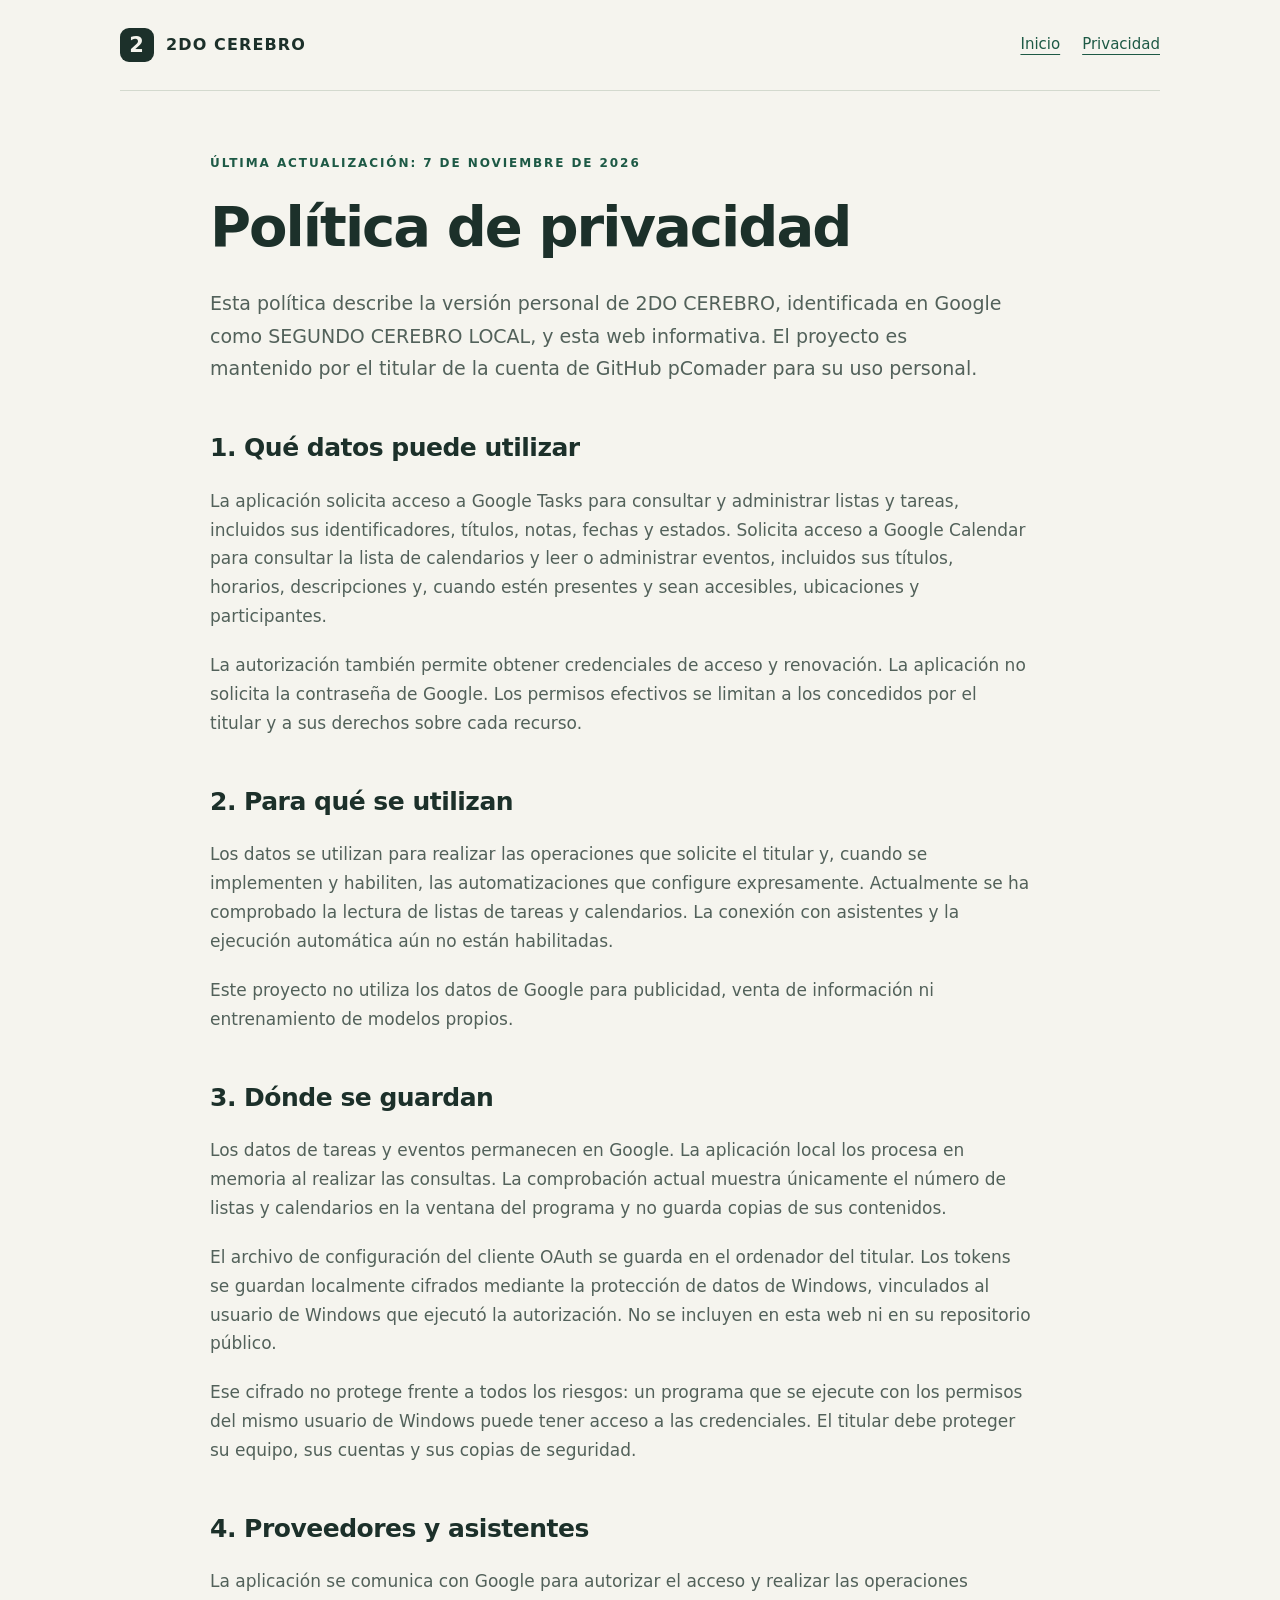
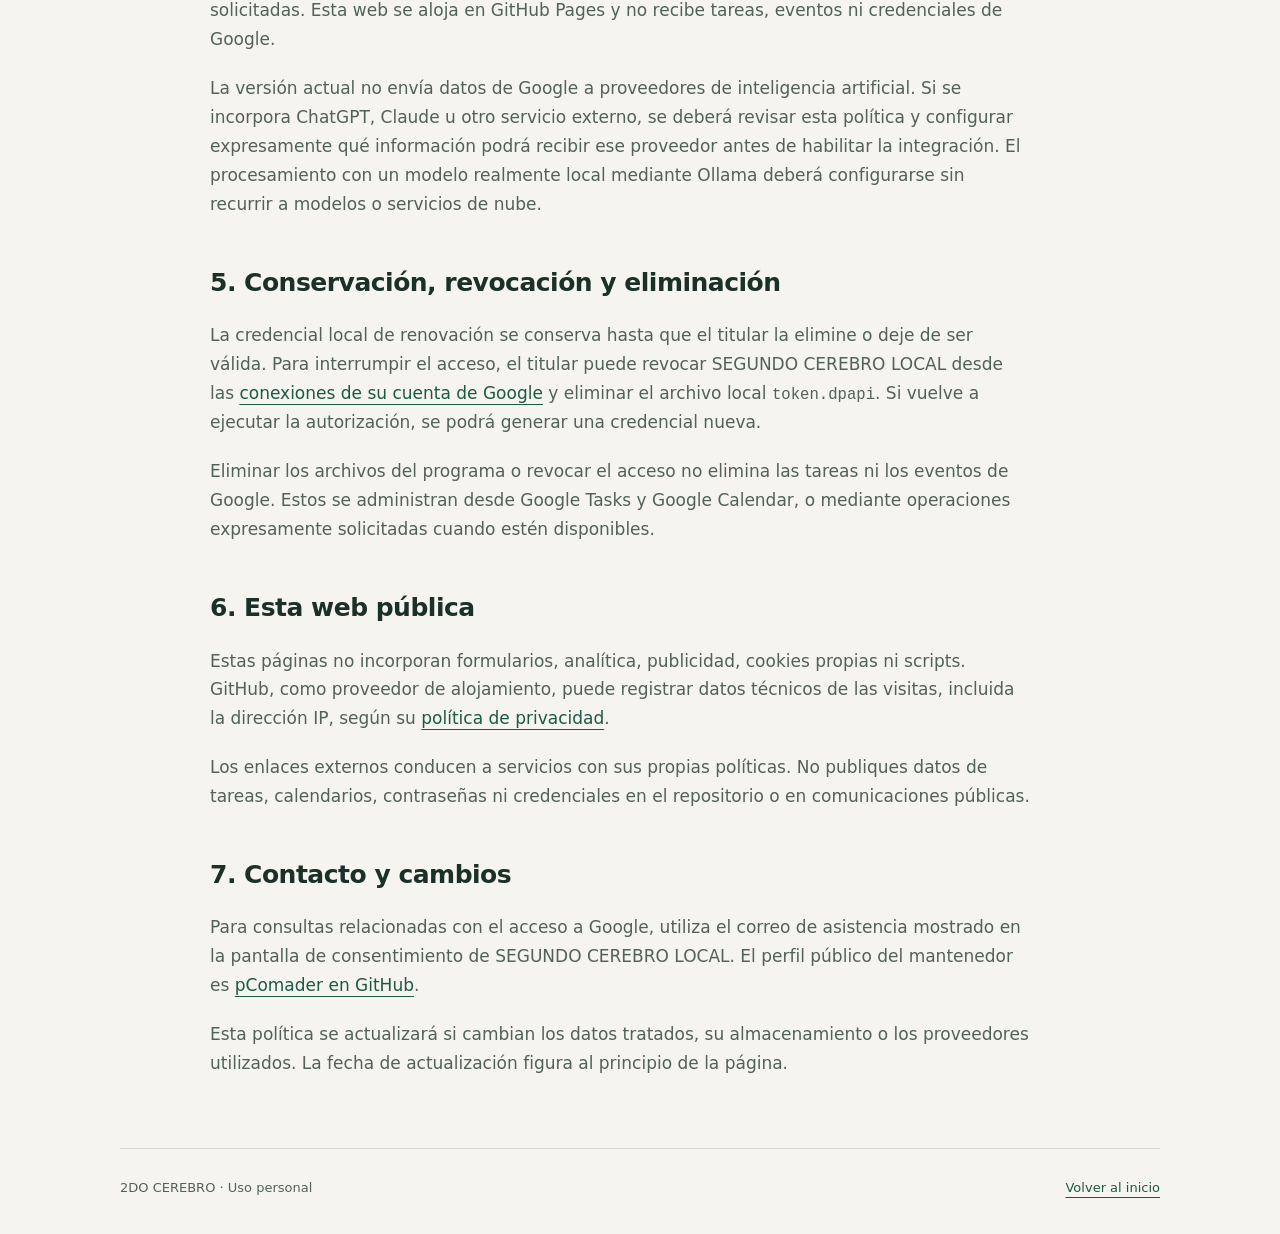
==== privacidad.html @ 639bc48c "Add files via upload" ====
<!doctype html>
<html lang="es">
<head>
  <meta charset="utf-8">
  <meta name="viewport" content="width=device-width, initial-scale=1">
  <meta name="description" content="Cómo 2DO CEREBRO accede, utiliza y protege los datos de Google Tasks y Google Calendar.">
  <meta http-equiv="Content-Security-Policy" content="default-src 'none'; style-src 'self'; base-uri 'none'; form-action 'none'; object-src 'none'">
  <meta name="referrer" content="no-referrer">
  <title>Privacidad · 2DO CEREBRO</title>
  <link rel="stylesheet" href="estilos.css">
</head>
<body>
  <a class="skip" href="#contenido">Ir al contenido</a>
  <header class="shell topbar"><a class="brand" href="index.html"><span class="mark" aria-hidden="true">2</span>2DO CEREBRO</a><nav aria-label="Navegación principal"><a href="index.html">Inicio</a><a href="privacidad.html" aria-current="page">Privacidad</a></nav></header>
  <main id="contenido" class="shell policy">
    <p class="eyebrow">Última actualización: 7 de noviembre de 2026</p>
    <h1>Política de privacidad</h1>
    <p class="intro">Esta política describe la versión personal de 2DO CEREBRO, identificada en Google como SEGUNDO CEREBRO LOCAL, y esta web informativa. El proyecto es mantenido por el titular de la cuenta de GitHub pComader para su uso personal.</p>
    <section><h2>1. Qué datos puede utilizar</h2><p>La aplicación solicita acceso a Google Tasks para consultar y administrar listas y tareas, incluidos sus identificadores, títulos, notas, fechas y estados. Solicita acceso a Google Calendar para consultar la lista de calendarios y leer o administrar eventos, incluidos sus títulos, horarios, descripciones y, cuando estén presentes y sean accesibles, ubicaciones y participantes.</p><p>La autorización también permite obtener credenciales de acceso y renovación. La aplicación no solicita la contraseña de Google. Los permisos efectivos se limitan a los concedidos por el titular y a sus derechos sobre cada recurso.</p></section>
    <section><h2>2. Para qué se utilizan</h2><p>Los datos se utilizan para realizar las operaciones que solicite el titular y, cuando se implementen y habiliten, las automatizaciones que configure expresamente. Actualmente se ha comprobado la lectura de listas de tareas y calendarios. La conexión con asistentes y la ejecución automática aún no están habilitadas.</p><p>Este proyecto no utiliza los datos de Google para publicidad, venta de información ni entrenamiento de modelos propios.</p></section>
    <section><h2>3. Dónde se guardan</h2><p>Los datos de tareas y eventos permanecen en Google. La aplicación local los procesa en memoria al realizar las consultas. La comprobación actual muestra únicamente el número de listas y calendarios en la ventana del programa y no guarda copias de sus contenidos.</p><p>El archivo de configuración del cliente OAuth se guarda en el ordenador del titular. Los tokens se guardan localmente cifrados mediante la protección de datos de Windows, vinculados al usuario de Windows que ejecutó la autorización. No se incluyen en esta web ni en su repositorio público.</p><p>Ese cifrado no protege frente a todos los riesgos: un programa que se ejecute con los permisos del mismo usuario de Windows puede tener acceso a las credenciales. El titular debe proteger su equipo, sus cuentas y sus copias de seguridad.</p></section>
    <section><h2>4. Proveedores y asistentes</h2><p>La aplicación se comunica con Google para autorizar el acceso y realizar las operaciones solicitadas. Esta web se aloja en GitHub Pages y no recibe tareas, eventos ni credenciales de Google.</p><p>La versión actual no envía datos de Google a proveedores de inteligencia artificial. Si se incorpora ChatGPT, Claude u otro servicio externo, se deberá revisar esta política y configurar expresamente qué información podrá recibir ese proveedor antes de habilitar la integración. El procesamiento con un modelo realmente local mediante Ollama deberá configurarse sin recurrir a modelos o servicios de nube.</p></section>
    <section><h2>5. Conservación, revocación y eliminación</h2><p>La credencial local de renovación se conserva hasta que el titular la elimine o deje de ser válida. Para interrumpir el acceso, el titular puede revocar SEGUNDO CEREBRO LOCAL desde las <a href="https://myaccount.google.com/connections" rel="noreferrer">conexiones de su cuenta de Google</a> y eliminar el archivo local <code>token.dpapi</code>. Si vuelve a ejecutar la autorización, se podrá generar una credencial nueva.</p><p>Eliminar los archivos del programa o revocar el acceso no elimina las tareas ni los eventos de Google. Estos se administran desde Google Tasks y Google Calendar, o mediante operaciones expresamente solicitadas cuando estén disponibles.</p></section>
    <section><h2>6. Esta web pública</h2><p>Estas páginas no incorporan formularios, analítica, publicidad, cookies propias ni scripts. GitHub, como proveedor de alojamiento, puede registrar datos técnicos de las visitas, incluida la dirección IP, según su <a href="https://docs.github.com/en/site-policy/privacy-policies/github-general-privacy-statement" rel="noreferrer">política de privacidad</a>.</p><p>Los enlaces externos conducen a servicios con sus propias políticas. No publiques datos de tareas, calendarios, contraseñas ni credenciales en el repositorio o en comunicaciones públicas.</p></section>
    <section><h2>7. Contacto y cambios</h2><p>Para consultas relacionadas con el acceso a Google, utiliza el correo de asistencia mostrado en la pantalla de consentimiento de SEGUNDO CEREBRO LOCAL. El perfil público del mantenedor es <a href="https://github.com/pComader" rel="noreferrer">pComader en GitHub</a>.</p><p>Esta política se actualizará si cambian los datos tratados, su almacenamiento o los proveedores utilizados. La fecha de actualización figura al principio de la página.</p></section>
  </main>
  <footer class="shell footer"><span>2DO CEREBRO · Uso personal</span><a href="index.html">Volver al inicio</a></footer>
</body>
</html>
---- estilos.css ----
:root{color-scheme:light;--bg:#f5f4ee;--ink:#1c302a;--muted:#52615a;--line:#d3d9ce;--accent:#1d5945}
*{box-sizing:border-box}html{scroll-behavior:auto}body{margin:0;background:var(--bg);color:var(--ink);font-family:Segoe UI,system-ui,sans-serif;font-size:17px;line-height:1.7}a{color:var(--accent);text-underline-offset:5px}a:hover{text-decoration-thickness:2px}a:focus-visible{outline:3px solid var(--accent);outline-offset:5px}.shell{width:min(1040px,calc(100% - 48px));margin-inline:auto}.topbar{display:flex;justify-content:space-between;align-items:center;gap:20px;padding:28px 0;border-bottom:1px solid var(--line)}.brand{display:flex;align-items:center;gap:12px;text-decoration:none;font-size:16px;font-weight:750;letter-spacing:.07em;color:var(--ink)}.mark{display:grid;place-items:center;width:34px;height:34px;background:var(--ink);color:var(--bg);border-radius:9px;font-size:21px}nav{display:flex;gap:22px;font-size:15px}.hero{padding:84px 0 76px;max-width:850px}.eyebrow{font-size:12px;text-transform:uppercase;letter-spacing:.16em;font-weight:700;color:var(--accent);margin:0 0 22px}h1,h2,h3{line-height:1.14;letter-spacing:-.035em}h1{font-size:clamp(39px,6.4vw,70px);font-weight:650;margin:0 0 28px}h2{font-size:clamp(27px,3.5vw,36px);font-weight:650;margin:0 0 24px}h3{font-size:23px;margin:14px 0}p{max-width:76ch;margin:0 0 20px;color:var(--muted)}strong{color:var(--ink);font-weight:650}.intro{font-size:21px;max-width:66ch}.button{display:inline-flex;gap:24px;align-items:center;background:var(--accent);color:white;padding:14px 22px;border-radius:6px;text-decoration:none;font-size:15px;margin-top:14px}.section{border-top:1px solid var(--line);padding:52px 0}.columns{display:grid;grid-template-columns:1fr 1fr;gap:44px;margin-top:36px}.columns article{border-left:2px solid var(--line);padding-left:24px}.number{font-size:13px;color:var(--accent);font-weight:700}.notice{padding:32px;background:#e4eadd;border-radius:8px;margin:12px 0 64px}.notice h2{font-size:25px}.notice p{margin-bottom:12px}.footer{border-top:1px solid var(--line);padding:28px 0 36px;display:flex;justify-content:space-between;gap:20px;flex-wrap:wrap;font-size:13px;color:var(--muted)}.policy{max-width:860px;padding-top:62px;padding-bottom:50px}.policy h1{font-size:clamp(36px,5.4vw,56px)}.policy .intro{font-size:19px}.policy section{padding-top:30px}.policy section h2{font-size:25px;letter-spacing:-.02em}code{font-size:.92em;overflow-wrap:anywhere}.skip{position:absolute;left:10px;top:-90px;background:var(--ink);color:white;padding:12px;z-index:1}.skip:focus{top:10px}@media(max-width:600px){.shell{width:calc(100% - 36px)}.topbar{align-items:flex-start}.brand{font-size:13px;gap:8px}nav{font-size:13px;gap:12px;flex-wrap:wrap}.hero{padding:52px 0}.intro{font-size:18px}.columns{grid-template-columns:1fr;gap:24px}.section{padding:36px 0}.notice{padding:24px}.policy{padding-top:40px}}
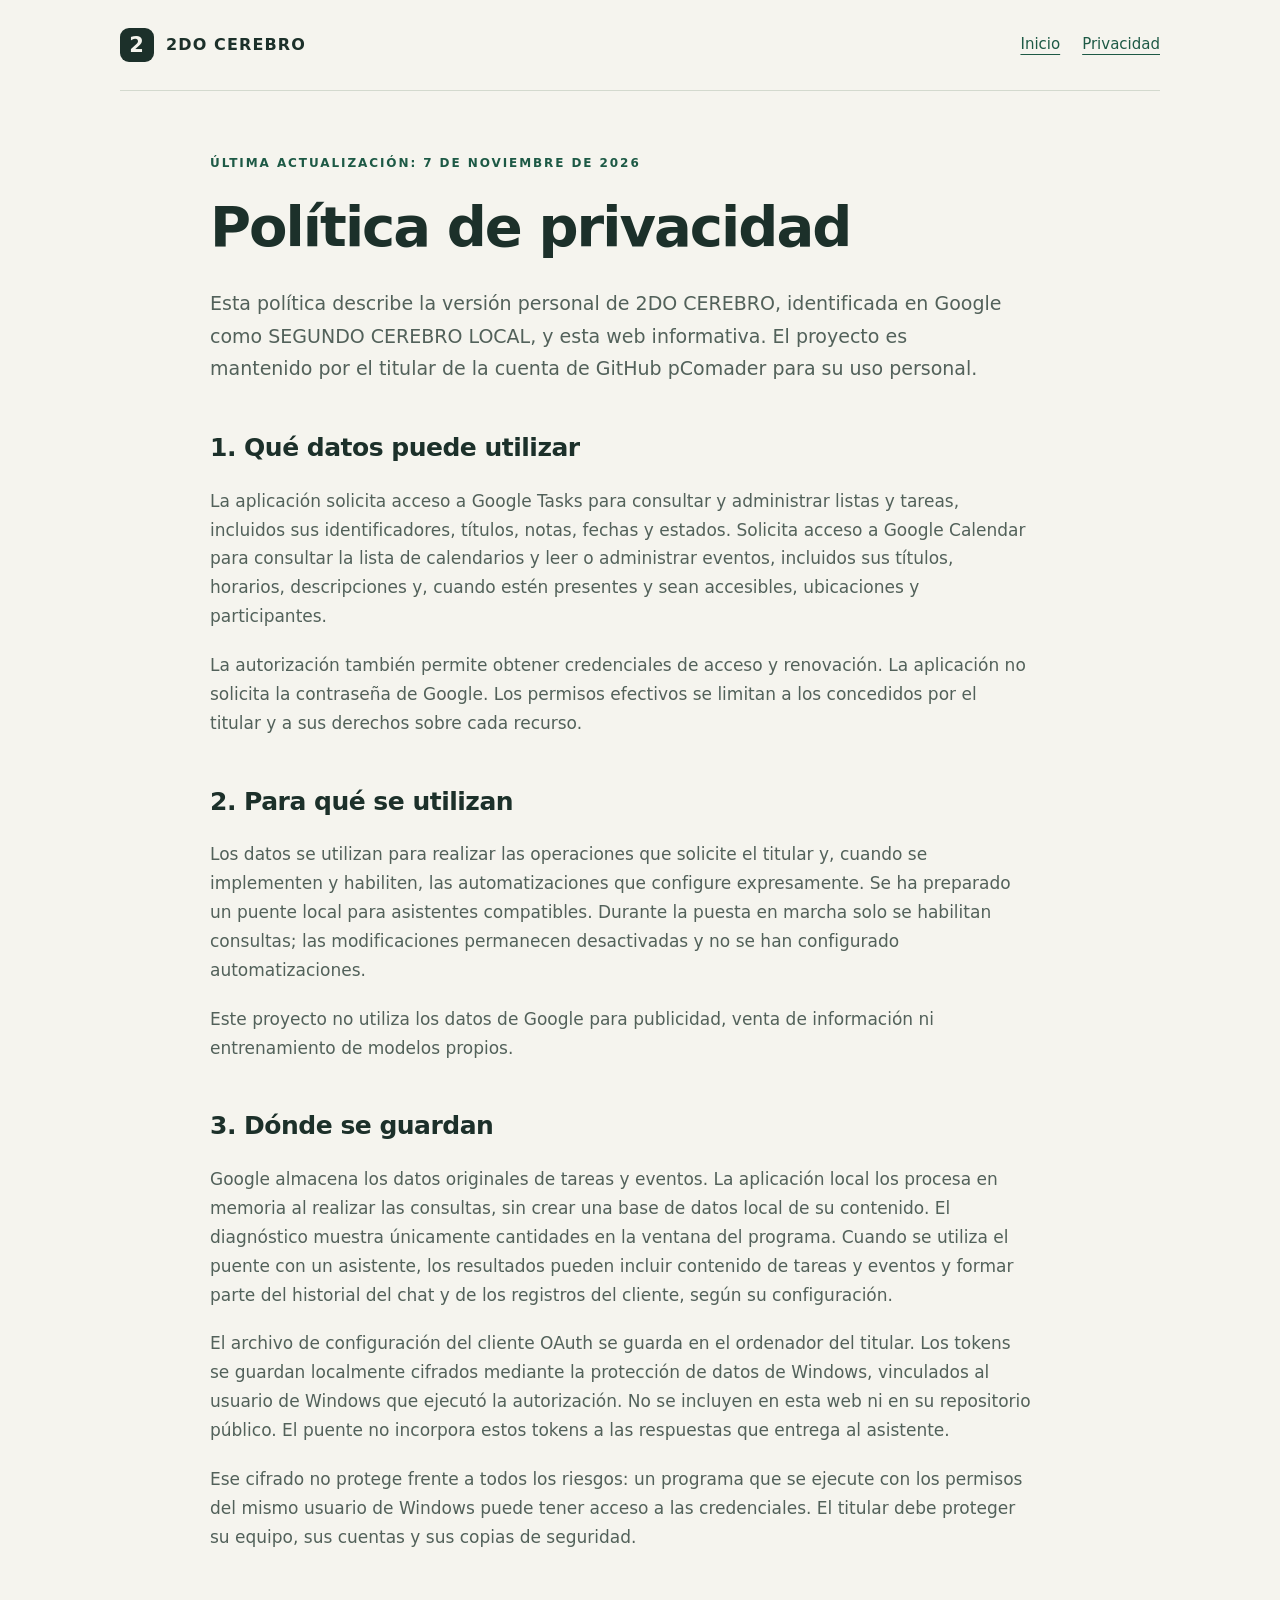
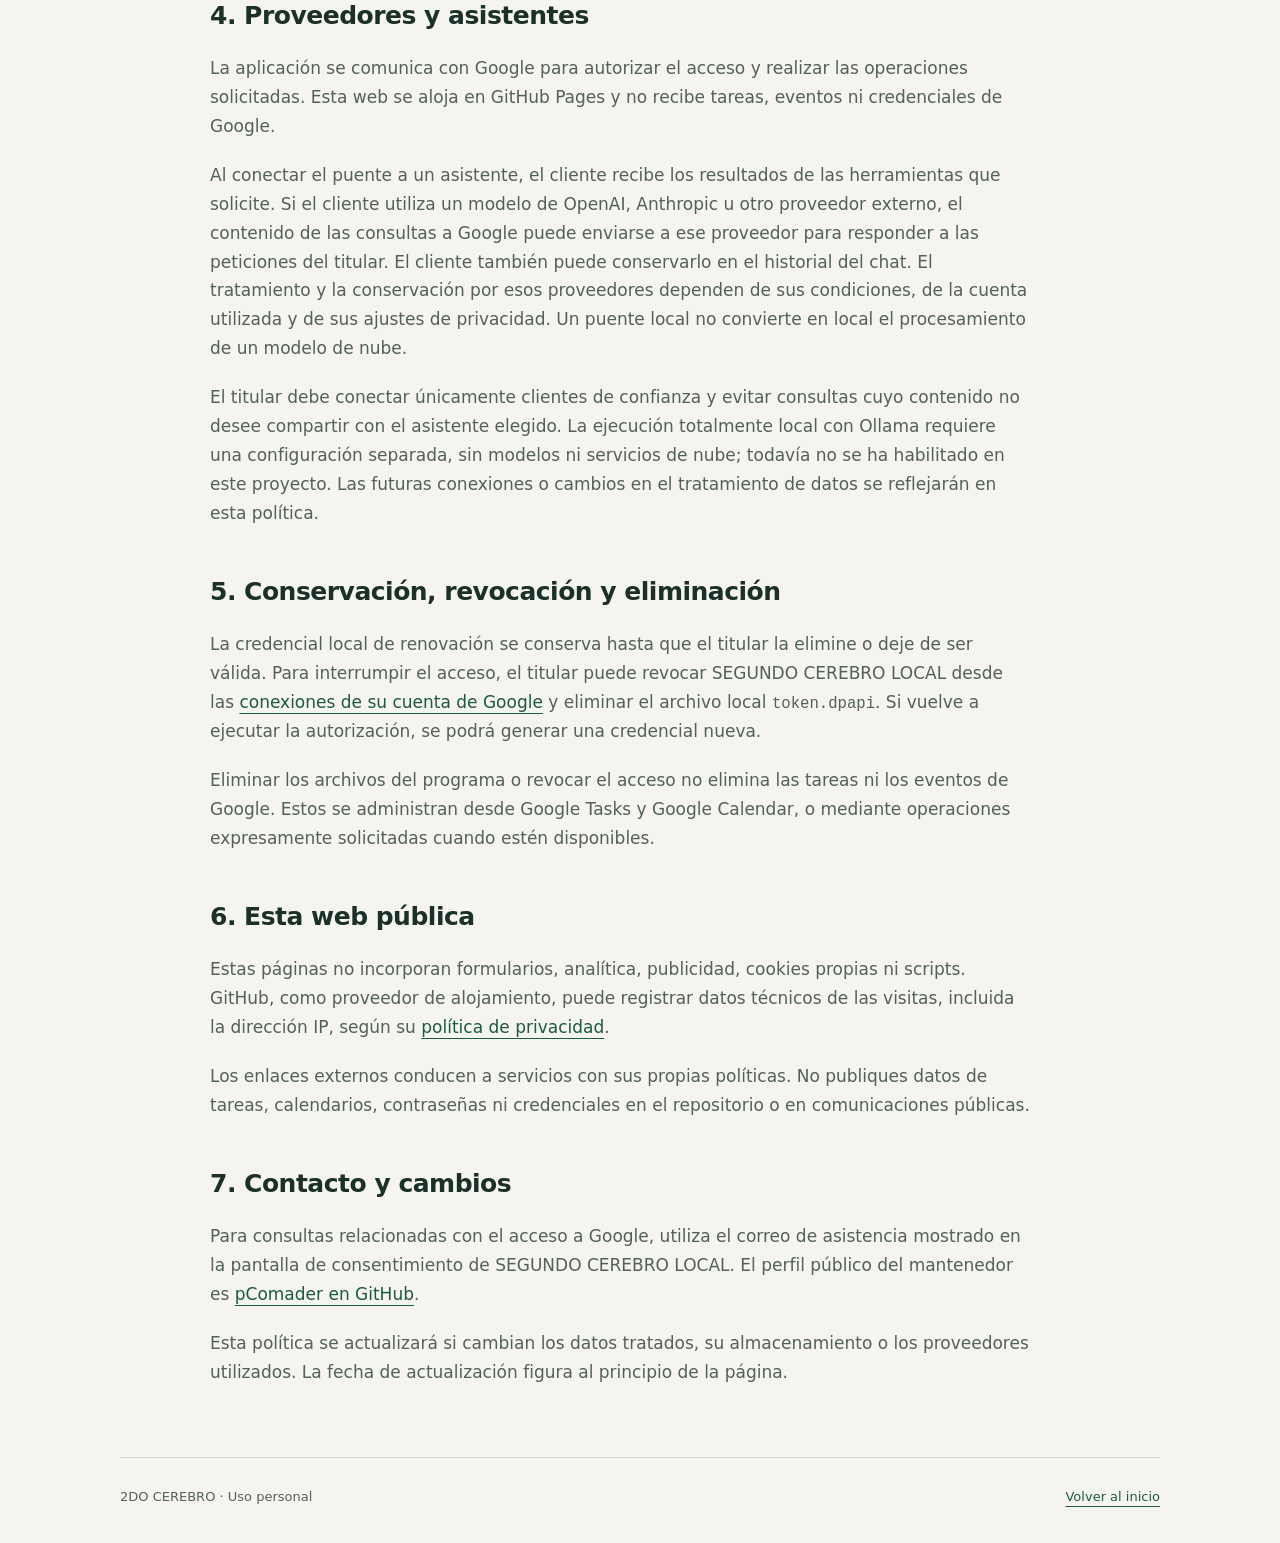
==== commit 3cbc209f: "Add files via upload" ====
--- a/privacidad.html
+++ b/privacidad.html
@@ -17,9 +17,9 @@
     <h1>Política de privacidad</h1>
     <p class="intro">Esta política describe la versión personal de 2DO CEREBRO, identificada en Google como SEGUNDO CEREBRO LOCAL, y esta web informativa. El proyecto es mantenido por el titular de la cuenta de GitHub pComader para su uso personal.</p>
     <section><h2>1. Qué datos puede utilizar</h2><p>La aplicación solicita acceso a Google Tasks para consultar y administrar listas y tareas, incluidos sus identificadores, títulos, notas, fechas y estados. Solicita acceso a Google Calendar para consultar la lista de calendarios y leer o administrar eventos, incluidos sus títulos, horarios, descripciones y, cuando estén presentes y sean accesibles, ubicaciones y participantes.</p><p>La autorización también permite obtener credenciales de acceso y renovación. La aplicación no solicita la contraseña de Google. Los permisos efectivos se limitan a los concedidos por el titular y a sus derechos sobre cada recurso.</p></section>
-    <section><h2>2. Para qué se utilizan</h2><p>Los datos se utilizan para realizar las operaciones que solicite el titular y, cuando se implementen y habiliten, las automatizaciones que configure expresamente. Actualmente se ha comprobado la lectura de listas de tareas y calendarios. La conexión con asistentes y la ejecución automática aún no están habilitadas.</p><p>Este proyecto no utiliza los datos de Google para publicidad, venta de información ni entrenamiento de modelos propios.</p></section>
-    <section><h2>3. Dónde se guardan</h2><p>Los datos de tareas y eventos permanecen en Google. La aplicación local los procesa en memoria al realizar las consultas. La comprobación actual muestra únicamente el número de listas y calendarios en la ventana del programa y no guarda copias de sus contenidos.</p><p>El archivo de configuración del cliente OAuth se guarda en el ordenador del titular. Los tokens se guardan localmente cifrados mediante la protección de datos de Windows, vinculados al usuario de Windows que ejecutó la autorización. No se incluyen en esta web ni en su repositorio público.</p><p>Ese cifrado no protege frente a todos los riesgos: un programa que se ejecute con los permisos del mismo usuario de Windows puede tener acceso a las credenciales. El titular debe proteger su equipo, sus cuentas y sus copias de seguridad.</p></section>
-    <section><h2>4. Proveedores y asistentes</h2><p>La aplicación se comunica con Google para autorizar el acceso y realizar las operaciones solicitadas. Esta web se aloja en GitHub Pages y no recibe tareas, eventos ni credenciales de Google.</p><p>La versión actual no envía datos de Google a proveedores de inteligencia artificial. Si se incorpora ChatGPT, Claude u otro servicio externo, se deberá revisar esta política y configurar expresamente qué información podrá recibir ese proveedor antes de habilitar la integración. El procesamiento con un modelo realmente local mediante Ollama deberá configurarse sin recurrir a modelos o servicios de nube.</p></section>
+    <section><h2>2. Para qué se utilizan</h2><p>Los datos se utilizan para realizar las operaciones que solicite el titular y, cuando se implementen y habiliten, las automatizaciones que configure expresamente. Se ha preparado un puente local para asistentes compatibles. Durante la puesta en marcha solo se habilitan consultas; las modificaciones permanecen desactivadas y no se han configurado automatizaciones.</p><p>Este proyecto no utiliza los datos de Google para publicidad, venta de información ni entrenamiento de modelos propios.</p></section>
+    <section><h2>3. Dónde se guardan</h2><p>Google almacena los datos originales de tareas y eventos. La aplicación local los procesa en memoria al realizar las consultas, sin crear una base de datos local de su contenido. El diagnóstico muestra únicamente cantidades en la ventana del programa. Cuando se utiliza el puente con un asistente, los resultados pueden incluir contenido de tareas y eventos y formar parte del historial del chat y de los registros del cliente, según su configuración.</p><p>El archivo de configuración del cliente OAuth se guarda en el ordenador del titular. Los tokens se guardan localmente cifrados mediante la protección de datos de Windows, vinculados al usuario de Windows que ejecutó la autorización. No se incluyen en esta web ni en su repositorio público. El puente no incorpora estos tokens a las respuestas que entrega al asistente.</p><p>Ese cifrado no protege frente a todos los riesgos: un programa que se ejecute con los permisos del mismo usuario de Windows puede tener acceso a las credenciales. El titular debe proteger su equipo, sus cuentas y sus copias de seguridad.</p></section>
+    <section><h2>4. Proveedores y asistentes</h2><p>La aplicación se comunica con Google para autorizar el acceso y realizar las operaciones solicitadas. Esta web se aloja en GitHub Pages y no recibe tareas, eventos ni credenciales de Google.</p><p>Al conectar el puente a un asistente, el cliente recibe los resultados de las herramientas que solicite. Si el cliente utiliza un modelo de OpenAI, Anthropic u otro proveedor externo, el contenido de las consultas a Google puede enviarse a ese proveedor para responder a las peticiones del titular. El cliente también puede conservarlo en el historial del chat. El tratamiento y la conservación por esos proveedores dependen de sus condiciones, de la cuenta utilizada y de sus ajustes de privacidad. Un puente local no convierte en local el procesamiento de un modelo de nube.</p><p>El titular debe conectar únicamente clientes de confianza y evitar consultas cuyo contenido no desee compartir con el asistente elegido. La ejecución totalmente local con Ollama requiere una configuración separada, sin modelos ni servicios de nube; todavía no se ha habilitado en este proyecto. Las futuras conexiones o cambios en el tratamiento de datos se reflejarán en esta política.</p></section>
     <section><h2>5. Conservación, revocación y eliminación</h2><p>La credencial local de renovación se conserva hasta que el titular la elimine o deje de ser válida. Para interrumpir el acceso, el titular puede revocar SEGUNDO CEREBRO LOCAL desde las <a href="https://myaccount.google.com/connections" rel="noreferrer">conexiones de su cuenta de Google</a> y eliminar el archivo local <code>token.dpapi</code>. Si vuelve a ejecutar la autorización, se podrá generar una credencial nueva.</p><p>Eliminar los archivos del programa o revocar el acceso no elimina las tareas ni los eventos de Google. Estos se administran desde Google Tasks y Google Calendar, o mediante operaciones expresamente solicitadas cuando estén disponibles.</p></section>
     <section><h2>6. Esta web pública</h2><p>Estas páginas no incorporan formularios, analítica, publicidad, cookies propias ni scripts. GitHub, como proveedor de alojamiento, puede registrar datos técnicos de las visitas, incluida la dirección IP, según su <a href="https://docs.github.com/en/site-policy/privacy-policies/github-general-privacy-statement" rel="noreferrer">política de privacidad</a>.</p><p>Los enlaces externos conducen a servicios con sus propias políticas. No publiques datos de tareas, calendarios, contraseñas ni credenciales en el repositorio o en comunicaciones públicas.</p></section>
     <section><h2>7. Contacto y cambios</h2><p>Para consultas relacionadas con el acceso a Google, utiliza el correo de asistencia mostrado en la pantalla de consentimiento de SEGUNDO CEREBRO LOCAL. El perfil público del mantenedor es <a href="https://github.com/pComader" rel="noreferrer">pComader en GitHub</a>.</p><p>Esta política se actualizará si cambian los datos tratados, su almacenamiento o los proveedores utilizados. La fecha de actualización figura al principio de la página.</p></section>
